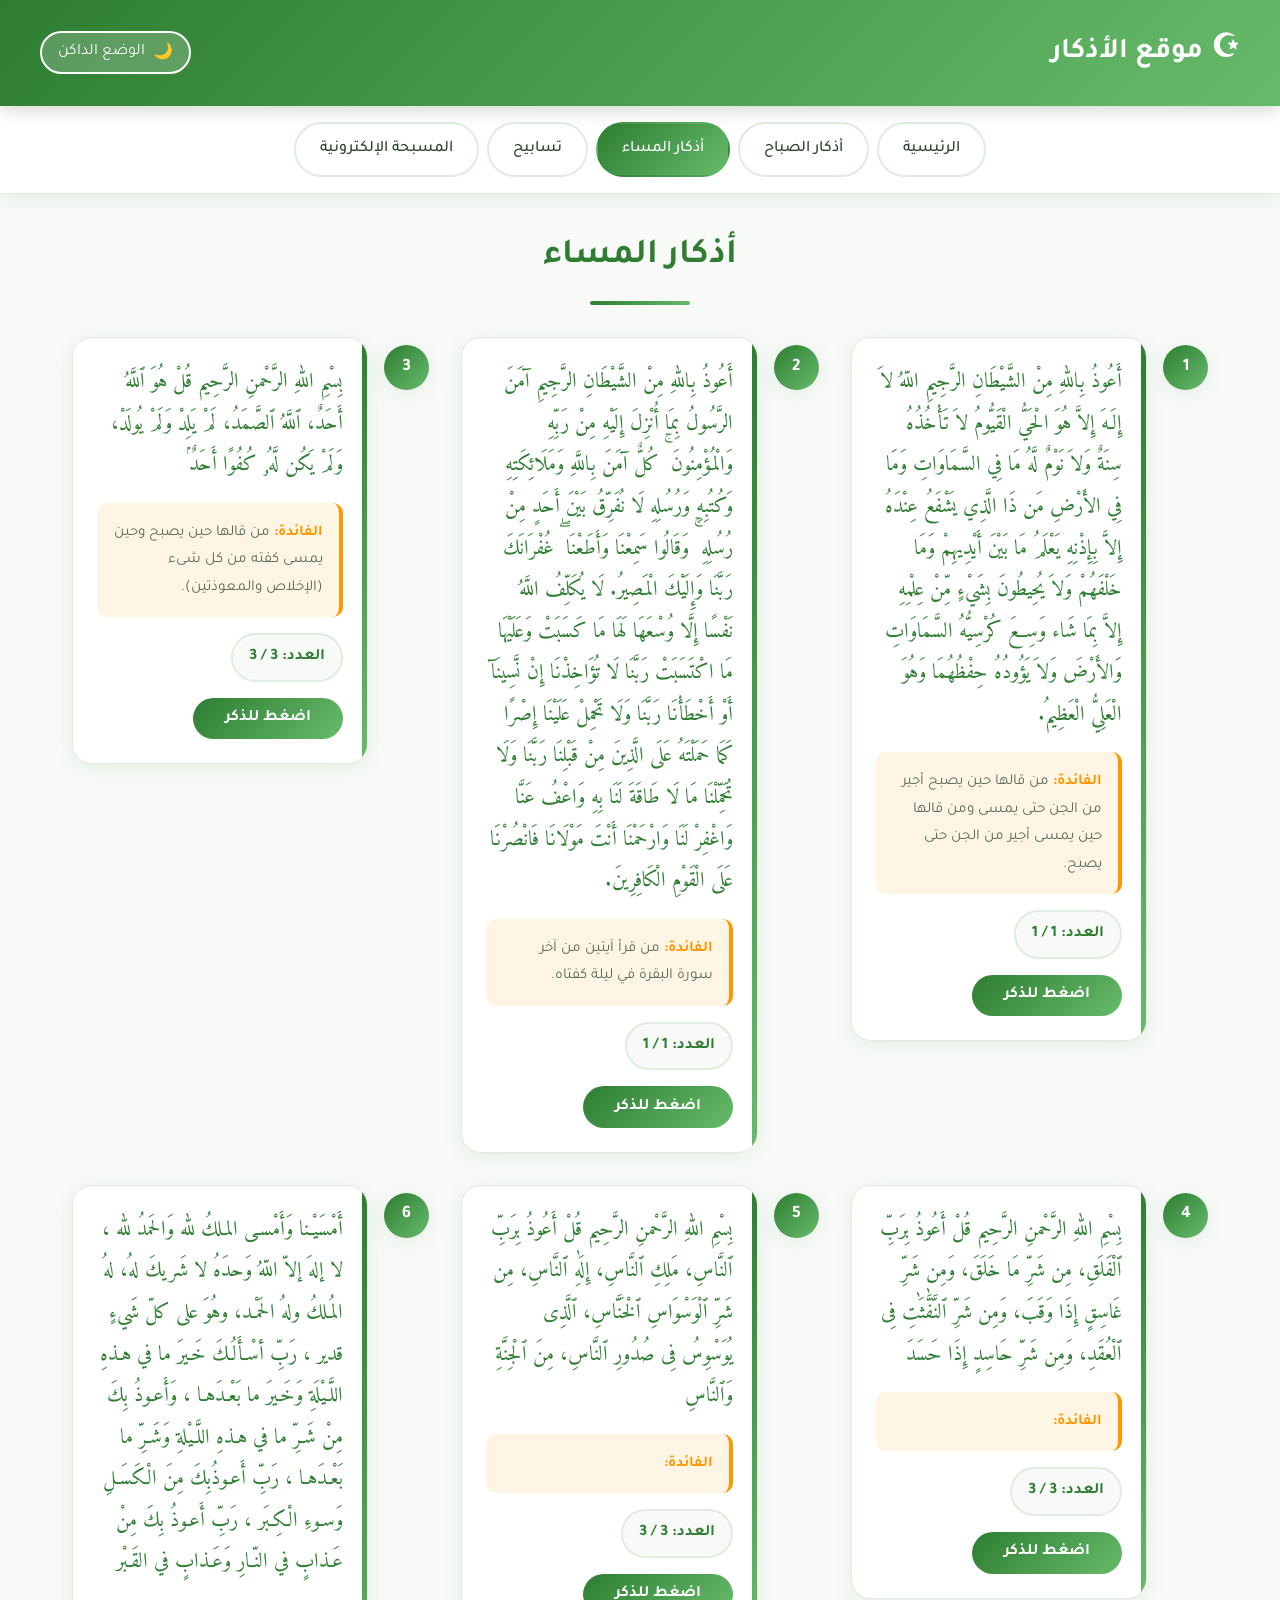
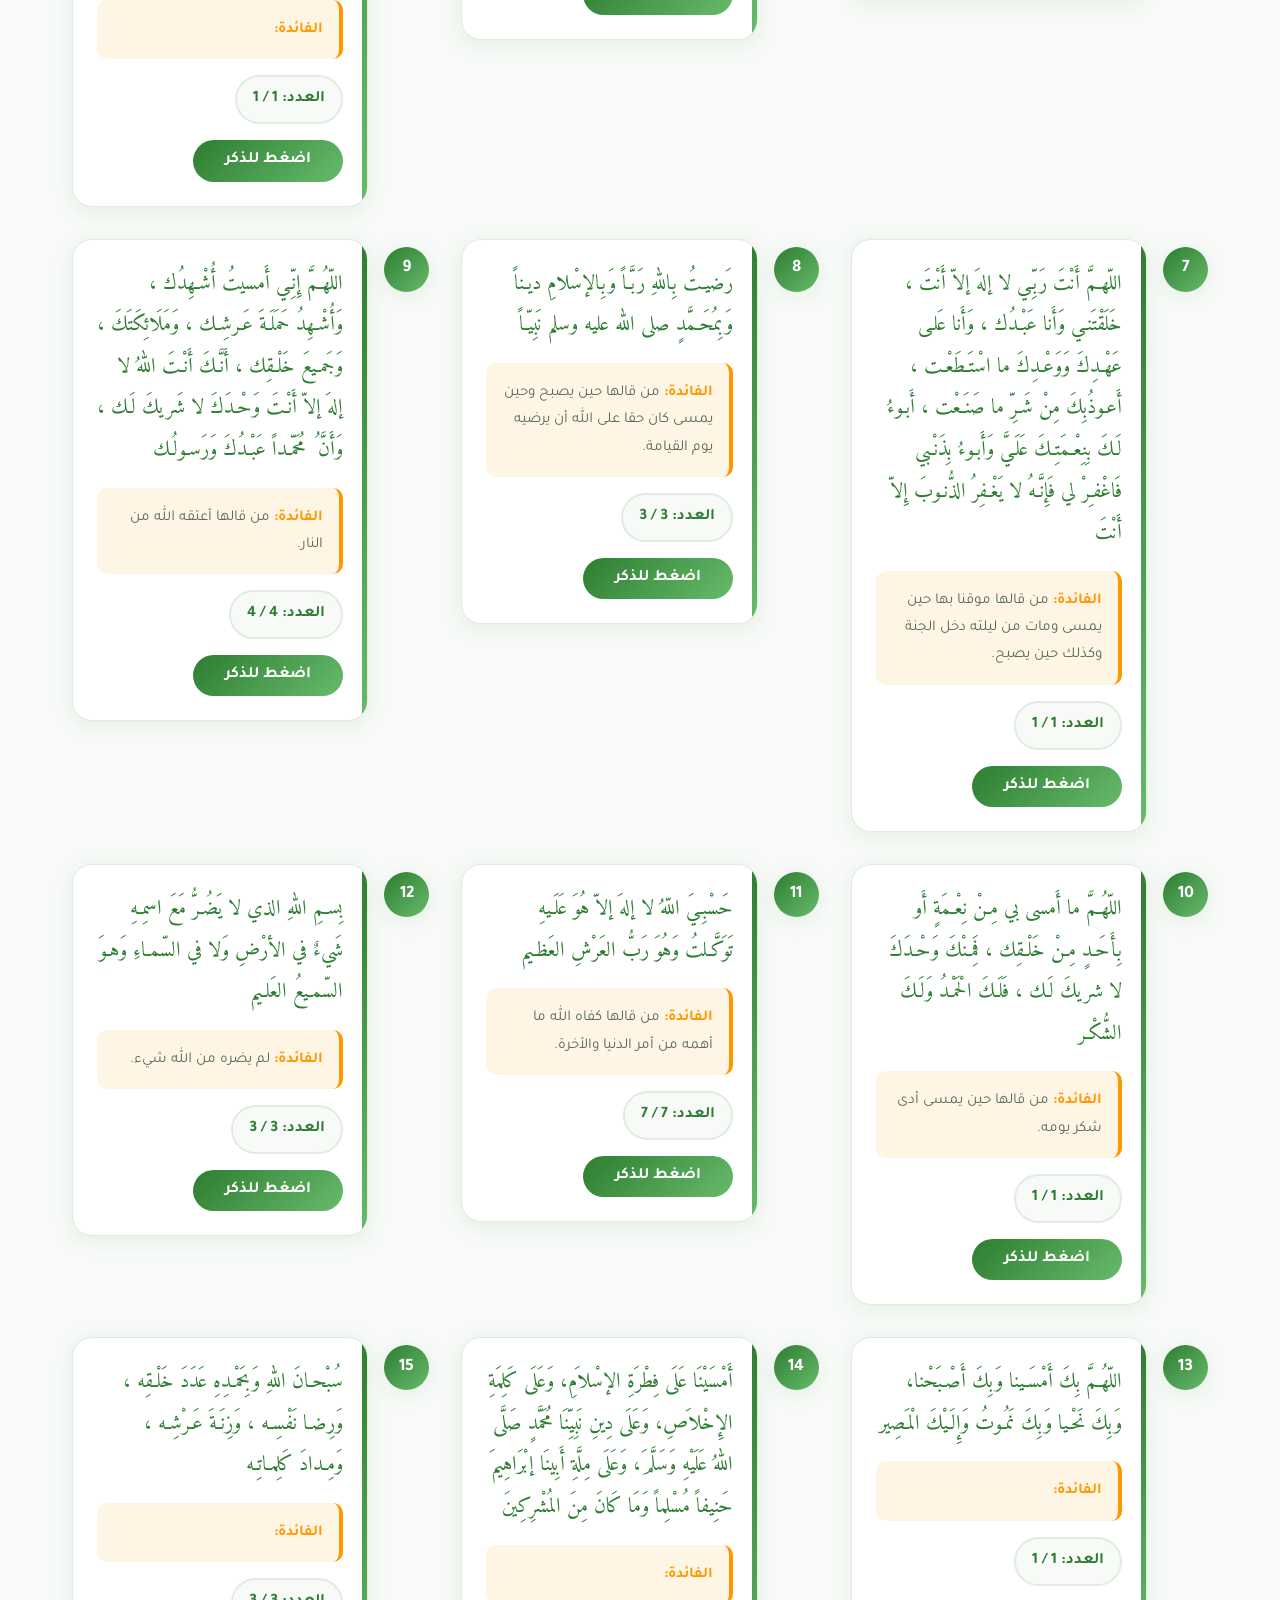
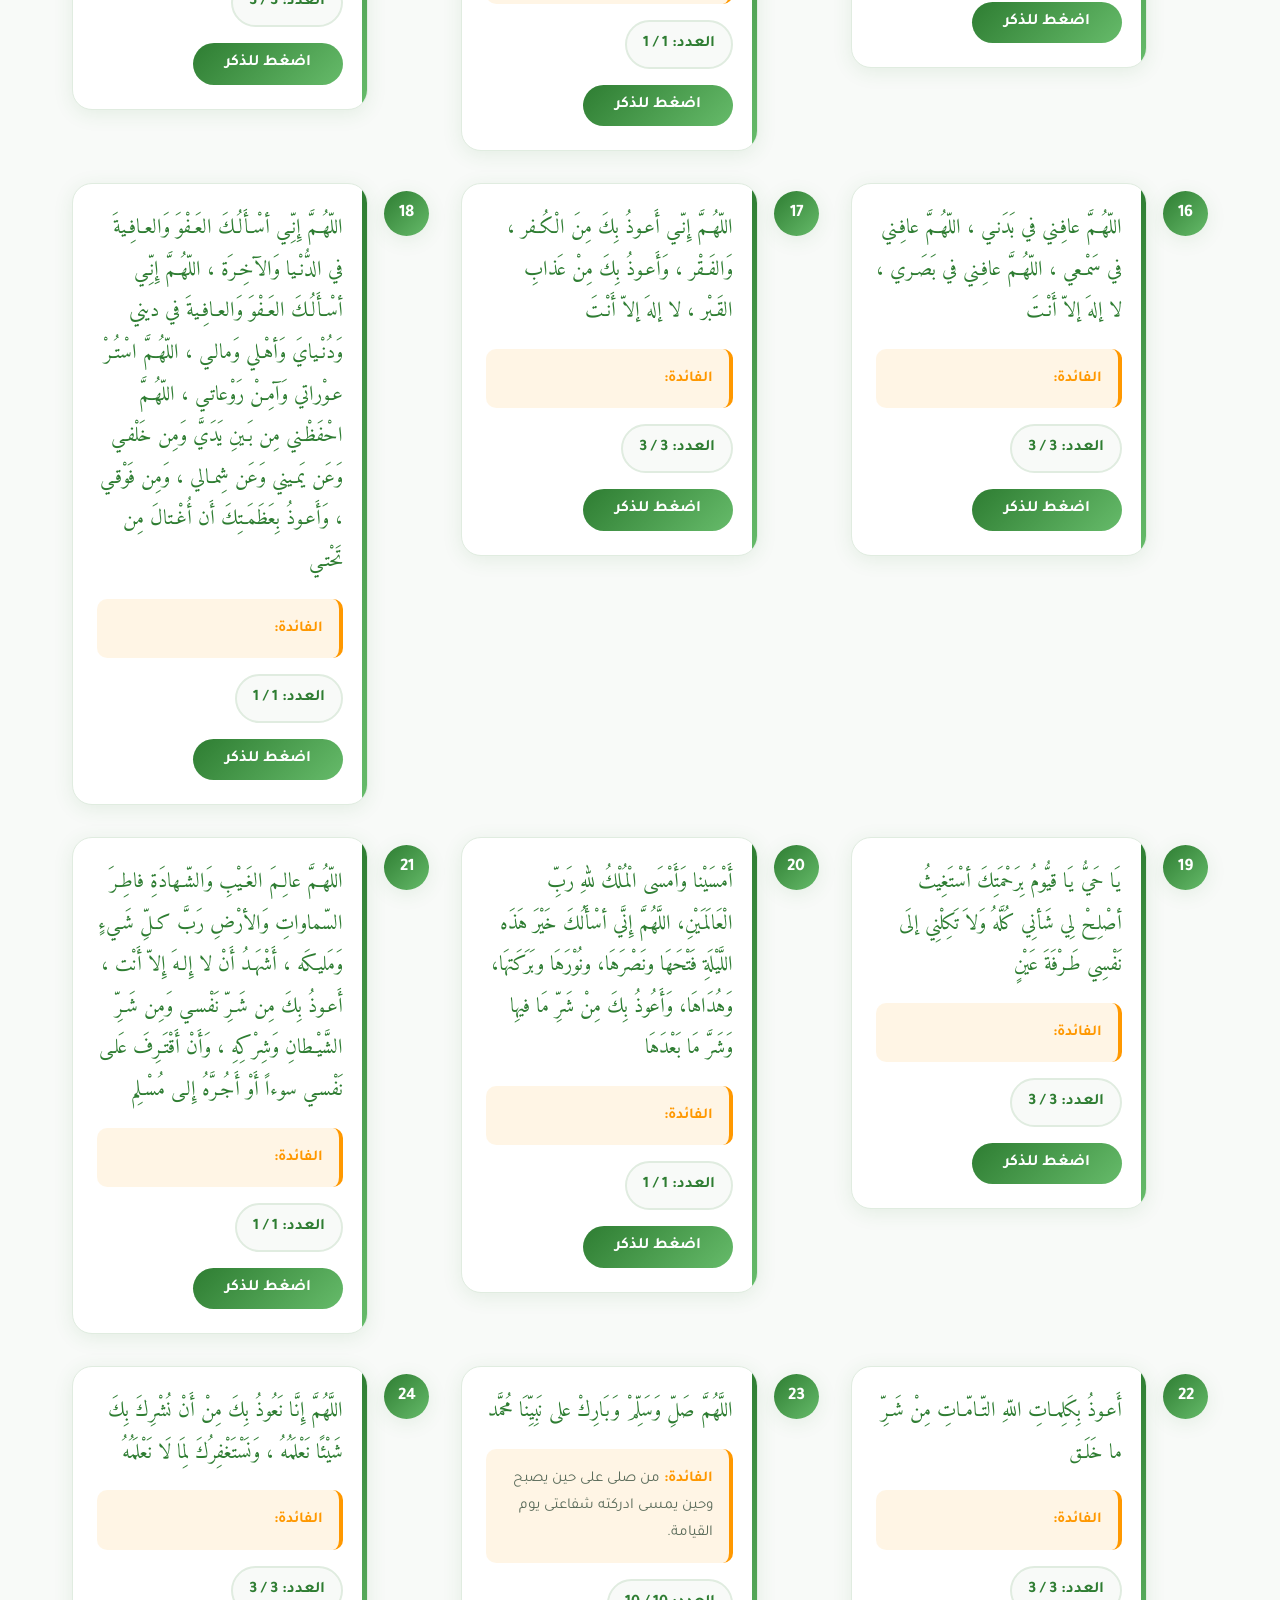
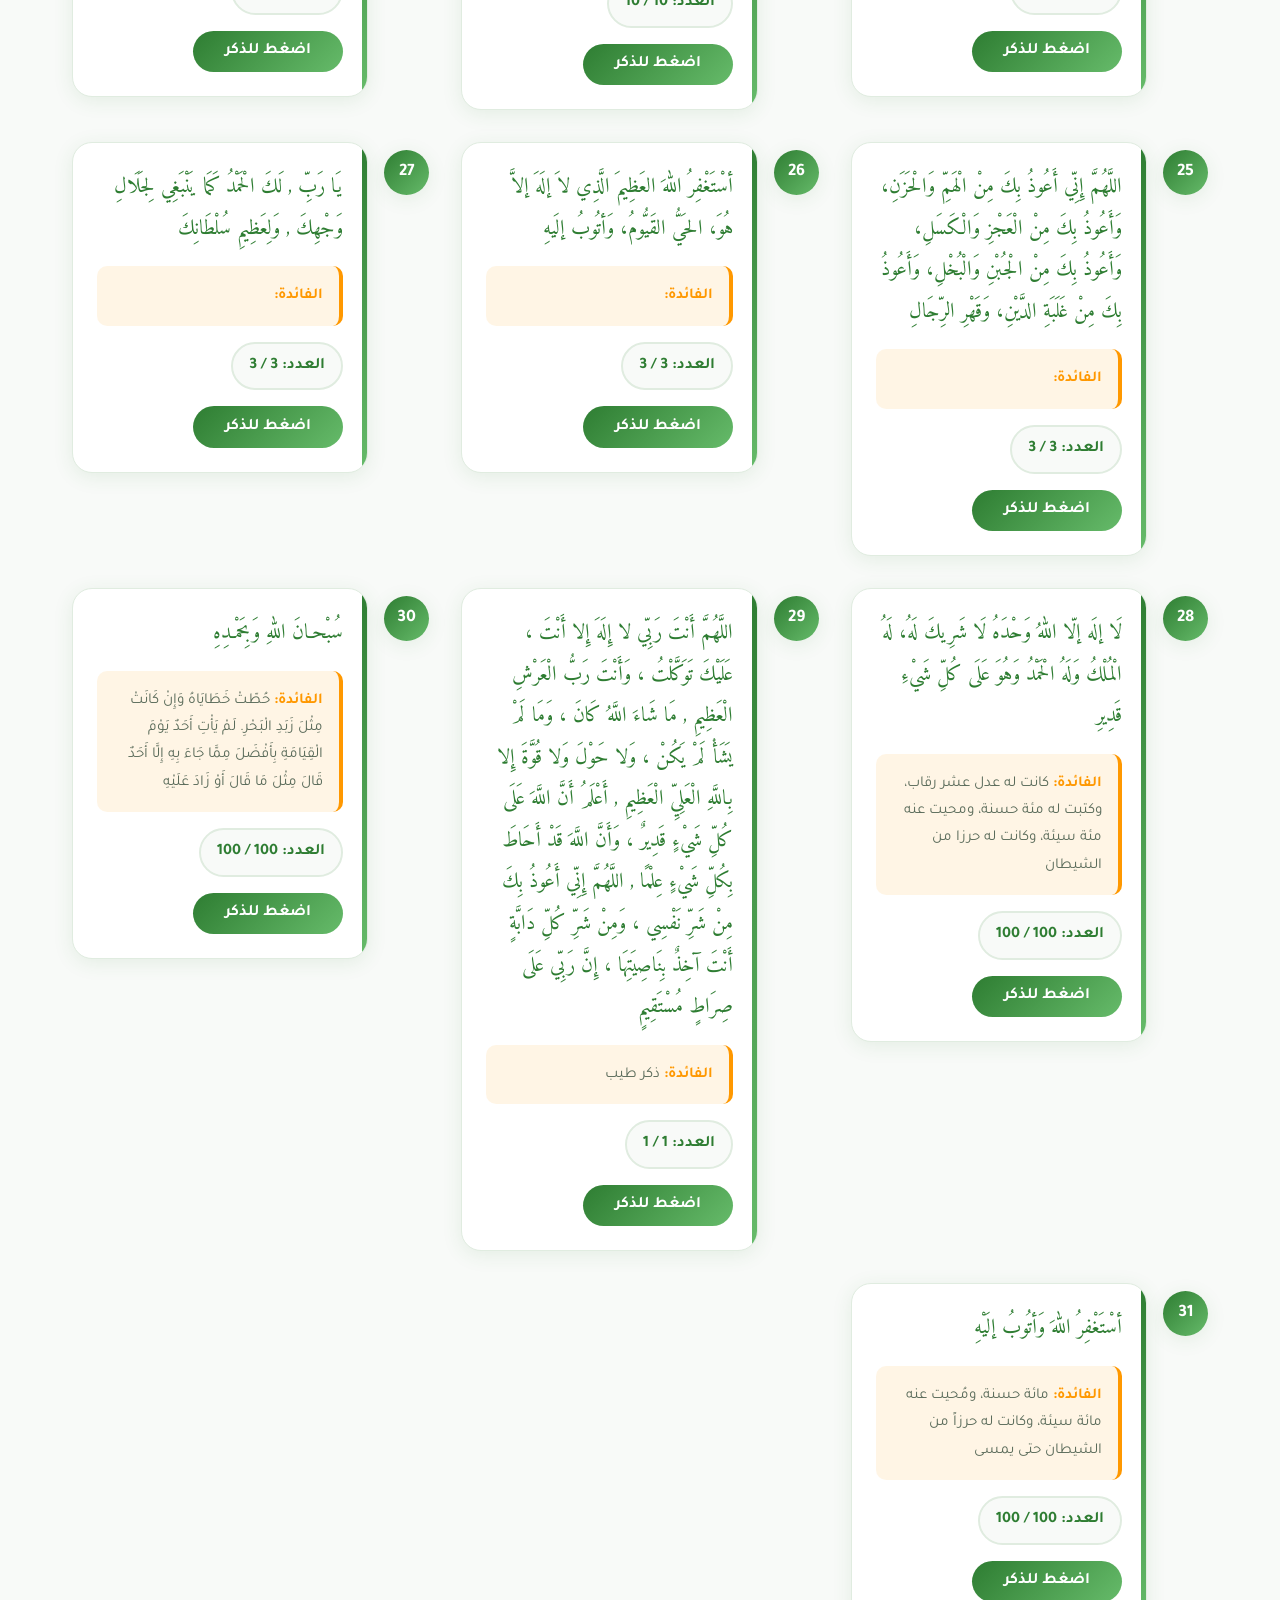
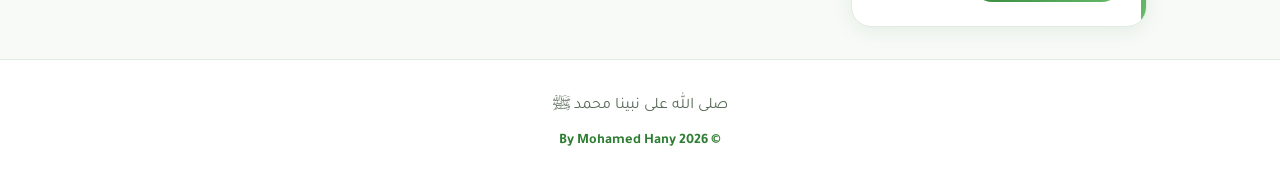
==== evening.html @ 1dcfdade "Initial commit" ====
<!DOCTYPE html>
<html lang="ar" dir="rtl">
<head>
    <meta charset="UTF-8">
    <meta name="viewport" content="width=device-width, initial-scale=1.0">
    <title>أذكار المساء - موقع الأذكار</title>
    <link href="https://fonts.googleapis.com/css2?family=Amiri:wght@400;700&family=Tajawal:wght@400;500;700&display=swap" rel="stylesheet">
    <link rel="stylesheet" href="css/style.css">
</head>
<body>
    <div class="progress-bar" id="progressBar"></div>
    
    <header>
        <div class="header-content">
            <a href="index.html" class="logo">موقع الأذكار</a>
            <button class="theme-toggle" onclick="toggleTheme()">
                <span id="themeIcon">🌙</span>
                <span id="themeText">الوضع الداكن</span>
            </button>
        </div>
    </header>

    <nav>
        <div class="nav-content">
            <a href="index.html" class="nav-btn">الرئيسية</a>
            <a href="morning.html" class="nav-btn">أذكار الصباح</a>
            <a href="evening.html" class="nav-btn active">أذكار المساء</a>
            <a href="tasbeeh.html" class="nav-btn">تسابيح</a>
            <a href="rosary.html" class="nav-btn">المسبحة الإلكترونية</a>
        </div>
    </nav>

    <main>
        <h2 class="section-title">أذكار المساء</h2>
        <div class="cards-grid" id="eveningCards"></div>
    </main>

    <footer>
        <div class="footer-content">
            <p class="footer-text">صلى الله على نبينا محمد ﷺ</p>
            <p class="copyright">© 2026 By Mohamed Hany</p>
        </div>
    </footer>

    <button class="scroll-top" id="scrollTop" onclick="scrollToTop()">↑</button>

    <script src="js/main.js"></script>
    <script>
        // Evening Azkar Data
        const eveningAzkar = [
            {
                text: "أَعُوذُ بِاللهِ مِنْ الشَّيْطَانِ الرَّجِيمِ اللّهُ لاَ إِلَـهَ إِلاَّ هُوَ الْحَيُّ الْقَيُّومُ لاَ تَأْخُذُهُ سِنَةٌ وَلاَ نَوْمٌ لَّهُ مَا فِي السَّمَاوَاتِ وَمَا فِي الأَرْضِ مَن ذَا الَّذِي يَشْفَعُ عِنْدَهُ إِلاَّ بِإِذْنِهِ يَعْلَمُ مَا بَيْنَ أَيْدِيهِمْ وَمَا خَلْفَهُمْ وَلاَ يُحِيطُونَ بِشَيْءٍ مِّنْ عِلْمِهِ إِلاَّ بِمَا شَاء وَسِعَ كُرْسِيُّهُ السَّمَاوَاتِ وَالأَرْضَ وَلاَ يَؤُودُهُ حِفْظُهُمَا وَهُوَ الْعَلِيُّ الْعَظِيمُ.",
                count: 1,
                fadl: "من قالها حين يصبح أجير من الجن حتى يمسى ومن قالها حين يمسى أجير من الجن حتى يصبح."
            },
            {
                text: "أَعُوذُ بِاللهِ مِنْ الشَّيْطَانِ الرَّجِيمِ آمَنَ الرَّسُولُ بِمَا أُنْزِلَ إِلَيْهِ مِنْ رَبِّهِ وَالْمُؤْمِنُونَ ۚ كُلٌّ آمَنَ بِاللَّهِ وَمَلَائِكَتِهِ وَكُتُبِهِ وَرُسُلِهِ لَا نُفَرِّقُ بَيْنَ أَحَدٍ مِنْ رُسُلِهِ ۚ وَقَالُوا سَمِعْنَا وَأَطَعْنَا ۖ غُفْرَانَكَ رَبَّنَا وَإِلَيْكَ الْمَصِيرُ. لَا يُكَلِّفُ اللَّهُ نَفْسًا إِلَّا وُسْعَهَا لَهَا مَا كَسَبَتْ وَعَلَيْهَا مَا اكْتَسَبَتْ رَبَّنَا لَا تُؤَاخِذْنَا إِنْ نَّسِينَآ أَوْ أَخْطَأْنَا رَبَّنَا وَلَا تَحْمِلْ عَلَيْنَا إِصْرًا كَمَا حَمَلْتَهُ عَلَى الَّذِينَ مِنْ قَبْلِنَا رَبَّنَا وَلَا تُحَمِّلْنَا مَا لَا طَاقَةَ لَنَا بِهِ وَاعْفُ عَنَّا وَاغْفِرْ لَنَا وَارْحَمْنَا أَنْتَ مَوْلَانَا فَانْصُرْنَا عَلَى الْقَوْمِ الْكَافِرِينَ.",
                count: 1,
                fadl: "من قرأ آيتين من آخر سورة البقرة في ليلة كفتاه."
            },
            {
                text: "بِسْمِ اللهِ الرَّحْمنِ الرَّحِيم قُلْ هُوَ ٱللَّهُ أَحَدٌ، ٱللَّهُ ٱلصَّمَدُ، لَمْ يَلِدْ وَلَمْ يُولَدْ، وَلَمْ يَكُن لَّهُۥ كُفُوًا أَحَدٌۢ",
                count: 3,
                fadl: "من قالها حين يصبح وحين يمسى كفته من كل شىء (الإخلاص والمعوذتين)."
            },
            {
                text: "بِسْمِ اللهِ الرَّحْمنِ الرَّحِيم قُلْ أَعُوذُ بِرَبِّ ٱلْفَلَقِ، مِن شَرِّ مَا خَلَقَ، وَمِن شَرِّ غَاسِقٍ إِذَا وَقَبَ، وَمِن شَرِّ ٱلنَّفَّٰثَٰتِ فِى ٱلْعُقَدِ، وَمِن شَرِّ حَاسِدٍ إِذَا حَسَدَ",
                count: 3,
                fadl: ""
            },
            {
                text: "بِسْمِ اللهِ الرَّحْمنِ الرَّحِيم قُلْ أَعُوذُ بِرَبِّ ٱلنَّاسِ، مَلِكِ ٱلنَّاسِ، إِلَٰهِ ٱلنَّاسِ، مِن شَرِّ ٱلْوَسْوَاسِ ٱلْخَنَّاسِ، ٱلَّذِى يُوَسْوِسُ فِى صُدُورِ ٱلنَّاسِ، مِنَ ٱلْجِنَّةِ وَٱلنَّاسِ",
                count: 3,
                fadl: ""
            },
            {
                text: "أَمْسَيْـنا وَأَمْسـى المـلكُ لله وَالحَمدُ لله ، لا إلهَ إلاّ اللّهُ وَحدَهُ لا شَريكَ لهُ، لهُ المُـلكُ ولهُ الحَمْـد، وهُوَ على كلّ شَيءٍ قدير ، رَبِّ أسْـأَلُـكَ خَـيرَ ما في هـذهِ اللَّـيْلَةِ وَخَـيرَ ما بَعْـدَهـا ، وَأَعـوذُ بِكَ مِنْ شَـرِّ ما في هـذهِ اللَّـيْلةِ وَشَـرِّ ما بَعْـدَهـا ، رَبِّ أَعـوذُبِكَ مِنَ الْكَسَـلِ وَسـوءِ الْكِـبَر ، رَبِّ أَعـوذُ بِكَ مِنْ عَـذابٍ في النّـارِ وَعَـذابٍ في القَـبْر",
                count: 1,
                fadl: ""
            },
            {
                text: "اللّهـمَّ أَنْتَ رَبِّـي لا إلهَ إلاّ أَنْتَ ، خَلَقْتَنـي وَأَنا عَبْـدُك ، وَأَنا عَلـى عَهْـدِكَ وَوَعْـدِكَ ما اسْتَـطَعْـت ، أَعـوذُبِكَ مِنْ شَـرِّ ما صَنَـعْت ، أَبـوءُ لَـكَ بِنِعْـمَتِـكَ عَلَـيَّ وَأَبـوءُ بِذَنْـبي فَاغْفـِرْ لي فَإِنَّـهُ لا يَغْـفِرُ الذُّنـوبَ إِلاّ أَنْتَ",
                count: 1,
                fadl: "من قالها موقنا بها حين يمسى ومات من ليلته دخل الجنة وكذلك حين يصبح."
            },
            {
                text: "رَضيـتُ بِاللهِ رَبَّـاً وَبِالإسْلامِ ديـناً وَبِمُحَـمَّدٍ صلى الله عليه وسلم نَبِيّـاً",
                count: 3,
                fadl: "من قالها حين يصبح وحين يمسى كان حقا على الله أن يرضيه يوم القيامة."
            },
            {
                text: "اللّهُـمَّ إِنِّـي أَمسيتُ أُشْـهِدُك ، وَأُشْـهِدُ حَمَلَـةَ عَـرشِـك ، وَمَلَائِكَتَكَ ، وَجَمـيعَ خَلْـقِك ، أَنَّـكَ أَنْـتَ اللهُ لا إلهَ إلاّ أَنْـتَ وَحْـدَكَ لا شَريكَ لَـك ، وَأَنَّ ُ مُحَمّـداً عَبْـدُكَ وَرَسـولُـك",
                count: 4,
                fadl: "من قالها أعتقه الله من النار."
            },
            {
                text: "اللّهُـمَّ ما أَمسى بي مِـنْ نِعْـمَةٍ أَو بِأَحَـدٍ مِـنْ خَلْـقِك ، فَمِـنْكَ وَحْـدَكَ لا شريكَ لَـك ، فَلَـكَ الْحَمْـدُ وَلَـكَ الشُّكْـر",
                count: 1,
                fadl: "من قالها حين يمسى أدى شكر يومه."
            },
            {
                text: "حَسْبِـيَ اللّهُ لا إلهَ إلاّ هُوَ عَلَـيهِ تَوَكَّـلتُ وَهُوَ رَبُّ العَرْشِ العَظـيم",
                count: 7,
                fadl: "من قالها كفاه الله ما أهمه من أمر الدنيا والأخرة."
            },
            {
                text: "بِسـمِ اللهِ الذي لا يَضُـرُّ مَعَ اسمِـهِ شَيءٌ في الأرْضِ وَلا في السّمـاءِ وَهـوَ السّمـيعُ العَلـيم",
                count: 3,
                fadl: "لم يضره من الله شيء."
            },
            {
                text: "اللّهُـمَّ بِكَ أَمْسَـينا وَبِكَ أَصْـبَحْنا، وَبِكَ نَحْـيا وَبِكَ نَمُـوتُ وَإِلَـيْكَ الْمَصِير",
                count: 1,
                fadl: ""
            },
            {
                text: "أَمْسَيْنَا عَلَى فِطْرَةِ الإسْلاَمِ، وَعَلَى كَلِمَةِ الإِخْلاَصِ، وَعَلَى دِينِ نَبِيِّنَا مُحَمَّدٍ صَلَّى اللهُ عَلَيْهِ وَسَلَّمَ، وَعَلَى مِلَّةِ أَبِينَا إبْرَاهِيمَ حَنِيفاً مُسْلِماً وَمَا كَانَ مِنَ المُشْرِكِينَ",
                count: 1,
                fadl: ""
            },
            {
                text: "سُبْحـانَ اللهِ وَبِحَمْـدِهِ عَدَدَ خَلْـقِه ، وَرِضـا نَفْسِـه ، وَزِنَـةَ عَـرْشِـه ، وَمِـدادَ كَلِمـاتِـه",
                count: 3,
                fadl: ""
            },
            {
                text: "اللّهُـمَّ عافِـني في بَدَنـي ، اللّهُـمَّ عافِـني في سَمْـعي ، اللّهُـمَّ عافِـني في بَصَـري ، لا إلهَ إلاّ أَنْـتَ",
                count: 3,
                fadl: ""
            },
            {
                text: "اللّهُـمَّ إِنّـي أَعـوذُ بِكَ مِنَ الْكُـفر ، وَالفَـقْر ، وَأَعـوذُ بِكَ مِنْ عَذابِ القَـبْر ، لا إلهَ إلاّ أَنْـتَ",
                count: 3,
                fadl: ""
            },
            {
                text: "اللّهُـمَّ إِنِّـي أسْـأَلُـكَ العَـفْوَ وَالعـافِـيةَ في الدُّنْـيا وَالآخِـرَة ، اللّهُـمَّ إِنِّـي أسْـأَلُـكَ العَـفْوَ وَالعـافِـيةَ في ديني وَدُنْـيايَ وَأهْـلي وَمالـي ، اللّهُـمَّ اسْتُـرْ عـوْراتي وَآمِـنْ رَوْعاتـي ، اللّهُـمَّ احْفَظْـني مِن بَـينِ يَدَيَّ وَمِن خَلْفـي وَعَن يَمـيني وَعَن شِمـالي ، وَمِن فَوْقـي ، وَأَعـوذُ بِعَظَمَـتِكَ أَن أُغْـتالَ مِن تَحْتـي",
                count: 1,
                fadl: ""
            },
            {
                text: "يَا حَيُّ يَا قيُّومُ بِرَحْمَتِكَ أسْتَغِيثُ أصْلِحْ لِي شَأنِي كُلَّهُ وَلاَ تَكِلْنِي إلَى نَفْسِي طَـرْفَةَ عَيْنٍ",
                count: 3,
                fadl: ""
            },
            {
                text: "أَمْسَيْنا وَأَمْسَى الْمُلْكُ للهِ رَبِّ الْعَالَمَيْنِ، اللَّهُمَّ إِنَّي أسْأَلُكَ خَيْرَ هَذَه اللَّيْلَةِ فَتْحَهَا ونَصْرَهَا، ونُوْرَهَا وبَرَكَتهَا، وَهُدَاهَا، وَأَعُوذُ بِكَ مِنْ شَرِّ مَا فيهِا وَشَرَّ مَا بَعْدَهَا",
                count: 1,
                fadl: ""
            },
            {
                text: "اللّهُـمَّ عالِـمَ الغَـيْبِ وَالشّـهادَةِ فاطِـرَ السّماواتِ وَالأرْضِ رَبَّ كـلِّ شَـيءٍ وَمَليـكَه ، أَشْهَـدُ أَنْ لا إِلـهَ إِلاّ أَنْت ، أَعـوذُ بِكَ مِن شَـرِّ نَفْسـي وَمِن شَـرِّ الشَّيْـطانِ وَشِرْكِهِ ، وَأَنْ أَقْتَـرِفَ عَلـى نَفْسـي سوءاً أَوْ أَجُـرَّهُ إِلـى مُسْـلِم",
                count: 1,
                fadl: ""
            },
            {
                text: "أَعـوذُ بِكَلِمـاتِ اللّهِ التّـامّـاتِ مِنْ شَـرِّ ما خَلَـق",
                count: 3,
                fadl: ""
            },
            {
                text: "اللَّهُمَّ صَلِّ وَسَلِّمْ وَبَارِكْ على نَبِيِّنَا مُحمَّد",
                count: 10,
                fadl: "من صلى على حين يصبح وحين يمسى ادركته شفاعتى يوم القيامة."
            },
            {
                text: "اللَّهُمَّ إِنَّا نَعُوذُ بِكَ مِنْ أَنْ نُشْرِكَ بِكَ شَيْئًا نَعْلَمُهُ ، وَنَسْتَغْفِرُكَ لِمَا لَا نَعْلَمُهُ",
                count: 3,
                fadl: ""
            },
            {
                text: "اللَّهُمَّ إِنِّي أَعُوذُ بِكَ مِنْ الْهَمِّ وَالْحَزَنِ، وَأَعُوذُ بِكَ مِنْ الْعَجْزِ وَالْكَسَلِ، وَأَعُوذُ بِكَ مِنْ الْجُبْنِ وَالْبُخْلِ، وَأَعُوذُ بِكَ مِنْ غَلَبَةِ الدَّيْنِ، وَقَهْرِ الرِّجَالِ",
                count: 3,
                fadl: ""
            },
            {
                text: "أسْتَغْفِرُ اللهَ العَظِيمَ الَّذِي لاَ إلَهَ إلاَّ هُوَ، الحَيُّ القَيُّومُ، وَأتُوبُ إلَيهِ",
                count: 3,
                fadl: ""
            },
            {
                text: "يَا رَبِّ , لَكَ الْحَمْدُ كَمَا يَنْبَغِي لِجَلَالِ وَجْهِكَ , وَلِعَظِيمِ سُلْطَانِكَ",
                count: 3,
                fadl: ""
            },
            {
                text: "لَا إلَه إلّا اللهُ وَحْدَهُ لَا شَرِيكَ لَهُ، لَهُ الْمُلْكُ وَلَهُ الْحَمْدُ وَهُوَ عَلَى كُلِّ شَيْءِ قَدِيرِ",
                count: 100,
                fadl: "كانت له عدل عشر رقاب، وكتبت له مئة حسنة، ومحيت عنه مئة سيئة، وكانت له حرزا من الشيطان"
            },
            {
                text: "اللَّهُمَّ أَنْتَ رَبِّي لا إِلَهَ إِلا أَنْتَ ، عَلَيْكَ تَوَكَّلْتُ ، وَأَنْتَ رَبُّ الْعَرْشِ الْعَظِيمِ , مَا شَاءَ اللَّهُ كَانَ ، وَمَا لَمْ يَشَأْ لَمْ يَكُنْ ، وَلا حَوْلَ وَلا قُوَّةَ إِلا بِاللَّهِ الْعَلِيِّ الْعَظِيمِ , أَعْلَمُ أَنَّ اللَّهَ عَلَى كُلِّ شَيْءٍ قَدِيرٌ ، وَأَنَّ اللَّهَ قَدْ أَحَاطَ بِكُلِّ شَيْءٍ عِلْمًا , اللَّهُمَّ إِنِّي أَعُوذُ بِكَ مِنْ شَرِّ نَفْسِي ، وَمِنْ شَرِّ كُلِّ دَابَّةٍ أَنْتَ آخِذٌ بِنَاصِيَتِهَا ، إِنَّ رَبِّي عَلَى صِرَاطٍ مُسْتَقِيمٍ",
                count: 1,
                fadl: "ذكر طيب"
            },
            {
                text: "سُبْحـانَ اللهِ وَبِحَمْـدِهِ",
                count: 100,
                fadl: "حُطّتْ خَطَايَاهُ وَإِنْ كَانَتْ مِثْلَ زَبَدِ الْبَحْرِ. لَمْ يَأْتِ أَحَدٌ يَوْمَ الْقِيَامَةِ بِأَفْضَلَ مِمَّا جَاءَ بِهِ إِلَّا أَحَدٌ قَالَ مِثْلَ مَا قَالَ أَوْ زَادَ عَلَيْهِ"
            },
            {
                text: "أسْتَغْفِرُ اللهَ وَأتُوبُ إلَيْهِ",
                count: 100,
                fadl: "مائة حسنة، ومُحيت عنه مائة سيئة، وكانت له حرزاً من الشيطان حتى يمسى"
            }
        ];

        // Render cards
        function renderCards() {
            const container = document.getElementById('eveningCards');
            container.innerHTML = eveningAzkar.map((item, index) => `
                <div class="zikr-item">
                    <div class="zikr-number">${index + 1}</div>
                    <div class="zikr-card">
                        <div class="zikr-text">${item.text}</div>
                        <div class="zikr-fadl">${item.fadl}</div>
                        <div class="zikr-controls">
                            <span class="count-display" id="count-evening-${index}">العدد: ${item.count} / ${item.count}</span>
                            <button class="count-btn" id="btn-evening-${index}" onclick="decrementCount('evening', ${index}, ${item.count})">
                                اضغط للذكر
                            </button>
                        </div>
                    </div>
                </div>
            `).join('');
        }

        // Initialize
        document.addEventListener('DOMContentLoaded', renderCards);
    </script>
</body>
</html>
---- css/style.css ----
/* ============================================
   Azkar Website - Main Stylesheet
   © 2026 By Mohamed Hany
   ============================================ */

/* CSS Variables */
:root {
    --primary-color: #2E7D32;
    --secondary-color: #66BB6A;
    --accent-color: #FF9800;
    --bg-color: #f8faf8;
    --card-bg: #ffffff;
    --text-color: #2c3e2c;
    --text-secondary: #5a6b5a;
    --border-color: #e0ece0;
    --shadow: 0 4px 20px rgba(46, 125, 50, 0.1);
    --shadow-hover: 0 8px 30px rgba(46, 125, 50, 0.2);
    --gradient: linear-gradient(135deg, #2E7D32 0%, #66BB6A 100%);
}

[data-theme="dark"] {
    --primary-color: #4CAF50;
    --secondary-color: #81C784;
    --accent-color: #FFB74D;
    --bg-color: #1a1f1a;
    --card-bg: #2a302a;
    --text-color: #e8f5e9;
    --text-secondary: #a5d6a7;
    --border-color: #3a453a;
    --shadow: 0 4px 20px rgba(0, 0, 0, 0.3);
    --shadow-hover: 0 8px 30px rgba(0, 0, 0, 0.4);
    --gradient: linear-gradient(135deg, #4CAF50 0%, #81C784 100%);
}

/* Reset & Base */
* {
    margin: 0;
    padding: 0;
    box-sizing: border-box;
}

body {
    font-family: 'Tajawal', 'Amiri', sans-serif;
    background-color: var(--bg-color);
    color: var(--text-color);
    line-height: 1.8;
    transition: all 0.3s ease;
    min-height: 100vh;
    display: flex;
    flex-direction: column;
}

/* Progress Bar */
.progress-bar {
    position: fixed;
    top: 0;
    left: 0;
    height: 4px;
    background: var(--accent-color);
    z-index: 1001;
    transition: width 0.3s ease;
}

/* Header */
header {
    background: var(--gradient);
    color: white;
    padding: 1.5rem 2rem;
    position: sticky;
    top: 0;
    z-index: 1000;
    box-shadow: 0 2px 20px rgba(0,0,0,0.2);
}

.header-content {
    max-width: 1200px;
    margin: 0 auto;
    display: flex;
    justify-content: space-between;
    align-items: center;
    flex-wrap: wrap;
    gap: 1rem;
}

.logo {
    font-size: 1.8rem;
    font-weight: 700;
    display: flex;
    align-items: center;
    gap: 0.5rem;
    text-decoration: none;
    color: white;
}

.logo::before {
    content: "☪";
    font-size: 2rem;
}

.theme-toggle {
    background: rgba(255,255,255,0.2);
    border: 2px solid white;
    color: white;
    padding: 0.5rem 1rem;
    border-radius: 50px;
    cursor: pointer;
    font-family: inherit;
    font-size: 1rem;
    transition: all 0.3s ease;
    display: flex;
    align-items: center;
    gap: 0.5rem;
}

.theme-toggle:hover {
    background: white;
    color: var(--primary-color);
}

/* Navigation */
nav {
    background: var(--card-bg);
    padding: 1rem;
    position: sticky;
    top: 80px;
    z-index: 999;
    border-bottom: 1px solid var(--border-color);
    box-shadow: var(--shadow);
}

.nav-content {
    max-width: 1200px;
    margin: 0 auto;
    display: flex;
    justify-content: center;
    gap: 0.5rem;
    flex-wrap: wrap;
}

.nav-btn {
    background: transparent;
    border: 2px solid var(--border-color);
    color: var(--text-color);
    padding: 0.7rem 1.5rem;
    border-radius: 50px;
    cursor: pointer;
    font-family: inherit;
    font-size: 1rem;
    font-weight: 500;
    transition: all 0.3s ease;
    text-decoration: none;
    display: inline-block;
}

.nav-btn:hover, .nav-btn.active {
    background: var(--gradient);
    color: white;
    border-color: transparent;
}

/* Main Content */
main {
    max-width: 1200px;
    margin: 0 auto;
    padding: 2rem;
    flex: 1;
    width: 100%;
}

.section-title {
    text-align: center;
    font-size: 2.2rem;
    color: var(--primary-color);
    margin-bottom: 2rem;
    position: relative;
    padding-bottom: 1rem;
}

.section-title::after {
    content: "";
    position: absolute;
    bottom: 0;
    left: 50%;
    transform: translateX(-50%);
    width: 100px;
    height: 4px;
    background: var(--gradient);
    border-radius: 2px;
}

/* Cards Grid */
.cards-grid {
    display: grid;
    grid-template-columns: repeat(auto-fill, minmax(350px, 1fr));
    gap: 2rem;
}

/* Zikr Item Container (Number + Card) */
.zikr-item {
    display: flex;
    align-items: flex-start;
    gap: 1rem;
}

/* Zikr Number - Outside Card */
.zikr-number {
    background: var(--gradient);
    color: white;
    width: 45px;
    height: 45px;
    border-radius: 50%;
    display: flex;
    align-items: center;
    justify-content: center;
    font-weight: 700;
    font-size: 1.1rem;
    flex-shrink: 0;
    box-shadow: var(--shadow);
    margin-top: 0.5rem;
}

/* Zikr Card */
.zikr-card {
    background: var(--card-bg);
    border-radius: 20px;
    padding: 1.5rem;
    box-shadow: var(--shadow);
    border: 1px solid var(--border-color);
    transition: all 0.3s ease;
    position: relative;
    overflow: hidden;
    flex: 1;
}

.zikr-card::before {
    content: "";
    position: absolute;
    top: 0;
    right: 0;
    width: 5px;
    height: 100%;
    background: var(--gradient);
}

.zikr-card:hover {
    transform: translateY(-5px);
    box-shadow: var(--shadow-hover);
}

.zikr-text {
    font-family: 'Amiri', serif;
    font-size: 1.3rem;
    line-height: 2;
    color: var(--primary-color);
    margin-bottom: 1rem;
}

.zikr-fadl {
    background: rgba(255, 152, 0, 0.1);
    border-right: 4px solid var(--accent-color);
    padding: 1rem;
    border-radius: 10px;
    margin-bottom: 1rem;
    color: var(--text-secondary);
    font-size: 0.95rem;
}

.zikr-fadl::before {
    content: "الفائدة: ";
    color: var(--accent-color);
    font-weight: 700;
}

.zikr-controls {
    display: flex;
    justify-content: space-between;
    align-items: center;
    flex-wrap: wrap;
    gap: 1rem;
}

.count-display {
    background: var(--bg-color);
    padding: 0.5rem 1rem;
    border-radius: 50px;
    font-weight: 700;
    color: var(--primary-color);
    border: 2px solid var(--border-color);
}

.count-btn {
    background: var(--gradient);
    color: white;
    border: none;
    padding: 0.7rem 2rem;
    border-radius: 50px;
    cursor: pointer;
    font-family: inherit;
    font-size: 1rem;
    font-weight: 700;
    transition: all 0.3s ease;
    display: flex;
    align-items: center;
    gap: 0.5rem;
}

.count-btn:hover {
    transform: scale(1.05);
    box-shadow: 0 5px 20px rgba(46, 125, 50, 0.4);
}

.count-btn:disabled {
    background: #ccc;
    cursor: not-allowed;
    transform: none;
}

.count-btn.completed {
    background: linear-gradient(135deg, #4CAF50 0%, #8BC34A 100%);
}

/* Tasbeeh Grid */
.tasbeeh-grid {
    display: grid;
    grid-template-columns: repeat(auto-fill, minmax(300px, 1fr));
    gap: 2rem;
}

/* Electronic Rosary */
.rosary-container {
    text-align: center;
    padding: 2rem;
}

.dhikr-selector {
    margin-bottom: 2rem;
    display: flex;
    justify-content: center;
    gap: 0.5rem;
    flex-wrap: wrap;
}

.dhikr-option {
    background: var(--card-bg);
    border: 2px solid var(--border-color);
    color: var(--text-color);
    padding: 0.7rem 1.5rem;
    border-radius: 50px;
    cursor: pointer;
    font-family: inherit;
    font-size: 1rem;
    transition: all 0.3s ease;
}

.dhikr-option:hover, .dhikr-option.active {
    background: var(--gradient);
    color: white;
    border-color: transparent;
}

.rosary-display {
    background: var(--gradient);
    color: white;
    width: 250px;
    height: 250px;
    border-radius: 50%;
    margin: 0 auto 2rem;
    display: flex;
    flex-direction: column;
    align-items: center;
    justify-content: center;
    box-shadow: 0 10px 40px rgba(46, 125, 50, 0.3);
    position: relative;
}

.rosary-display::before {
    content: "";
    position: absolute;
    inset: 10px;
    border: 3px solid rgba(255,255,255,0.3);
    border-radius: 50%;
}

.rosary-count {
    font-size: 5rem;
    font-weight: 700;
    line-height: 1;
}

.rosary-label {
    font-size: 1.2rem;
    margin-top: 0.5rem;
    opacity: 0.9;
}

.rosary-controls {
    display: flex;
    justify-content: center;
    gap: 1rem;
    flex-wrap: wrap;
}

.rosary-btn {
    padding: 1rem 2.5rem;
    border-radius: 50px;
    border: none;
    font-family: inherit;
    font-size: 1.1rem;
    font-weight: 700;
    cursor: pointer;
    transition: all 0.3s ease;
}

.rosary-btn.count {
    background: var(--gradient);
    color: white;
    font-size: 1.3rem;
}

.rosary-btn.count:hover {
    transform: scale(1.05);
    box-shadow: 0 5px 25px rgba(46, 125, 50, 0.4);
}

.rosary-btn.reset {
    background: var(--card-bg);
    color: var(--text-color);
    border: 2px solid var(--border-color);
}

.rosary-btn.reset:hover {
    background: #f44336;
    color: white;
    border-color: #f44336;
}

/* Home Page */
.home-content {
    text-align: center;
    padding: 3rem 1rem;
}

.welcome-title {
    font-size: 2.5rem;
    color: var(--primary-color);
    margin-bottom: 1rem;
}

.welcome-text {
    font-size: 1.2rem;
    color: var(--text-secondary);
    margin-bottom: 3rem;
    max-width: 600px;
    margin-left: auto;
    margin-right: auto;
}

.sections-grid {
    display: grid;
    grid-template-columns: repeat(auto-fit, minmax(250px, 1fr));
    gap: 2rem;
    max-width: 900px;
    margin: 0 auto;
}

.section-card {
    background: var(--card-bg);
    border-radius: 20px;
    padding: 2rem;
    box-shadow: var(--shadow);
    border: 1px solid var(--border-color);
    transition: all 0.3s ease;
    text-decoration: none;
    color: var(--text-color);
    display: flex;
    flex-direction: column;
    align-items: center;
    gap: 1rem;
}

.section-card:hover {
    transform: translateY(-10px);
    box-shadow: var(--shadow-hover);
}

.section-icon {
    font-size: 3rem;
}

.section-card h3 {
    color: var(--primary-color);
    font-size: 1.5rem;
}

.section-card p {
    color: var(--text-secondary);
    font-size: 1rem;
}

/* Footer */
footer {
    background: var(--card-bg);
    padding: 2rem;
    text-align: center;
    border-top: 1px solid var(--border-color);
    margin-top: auto;
}

.footer-content {
    max-width: 1200px;
    margin: 0 auto;
}

.footer-text {
    color: var(--text-secondary);
    font-size: 1rem;
    margin-bottom: 0.5rem;
}

.copyright {
    color: var(--primary-color);
    font-weight: 700;
    font-size: 0.9rem;
}

/* Scroll to Top Button */
.scroll-top {
    position: fixed;
    bottom: 2rem;
    left: 2rem;
    background: var(--gradient);
    color: white;
    width: 50px;
    height: 50px;
    border-radius: 50%;
    border: none;
    cursor: pointer;
    font-size: 1.5rem;
    display: none;
    align-items: center;
    justify-content: center;
    box-shadow: var(--shadow);
    transition: all 0.3s ease;
    z-index: 998;
}

.scroll-top:hover {
    transform: scale(1.1);
}

.scroll-top.show {
    display: flex;
}

/* Responsive Design */
@media (max-width: 768px) {
    .header-content {
        flex-direction: column;
        text-align: center;
    }

    .logo {
        font-size: 1.5rem;
    }

    nav {
        top: auto;
        position: relative;
    }

    .nav-content {
        flex-direction: column;
        align-items: center;
    }

    .nav-btn {
        width: 100%;
        max-width: 300px;
    }

    main {
        padding: 1rem;
    }

    .section-title {
        font-size: 1.7rem;
    }

    .cards-grid, .tasbeeh-grid {
        grid-template-columns: 1fr;
    }

    .zikr-item {
        flex-direction: column;
        align-items: center;
        gap: 0.5rem;
    }

    .zikr-number {
        margin-top: 0;
    }

    .zikr-text {
        font-size: 1.1rem;
    }

    .rosary-display {
        width: 200px;
        height: 200px;
    }

    .rosary-count {
        font-size: 4rem;
    }

    .welcome-title {
        font-size: 2rem;
    }

    .sections-grid {
        grid-template-columns: 1fr;
    }
}

/* Animation */
@keyframes fadeIn {
    from { opacity: 0; transform: translateY(20px); }
    to { opacity: 1; transform: translateY(0); }
}

main {
    animation: fadeIn 0.5s ease;
}
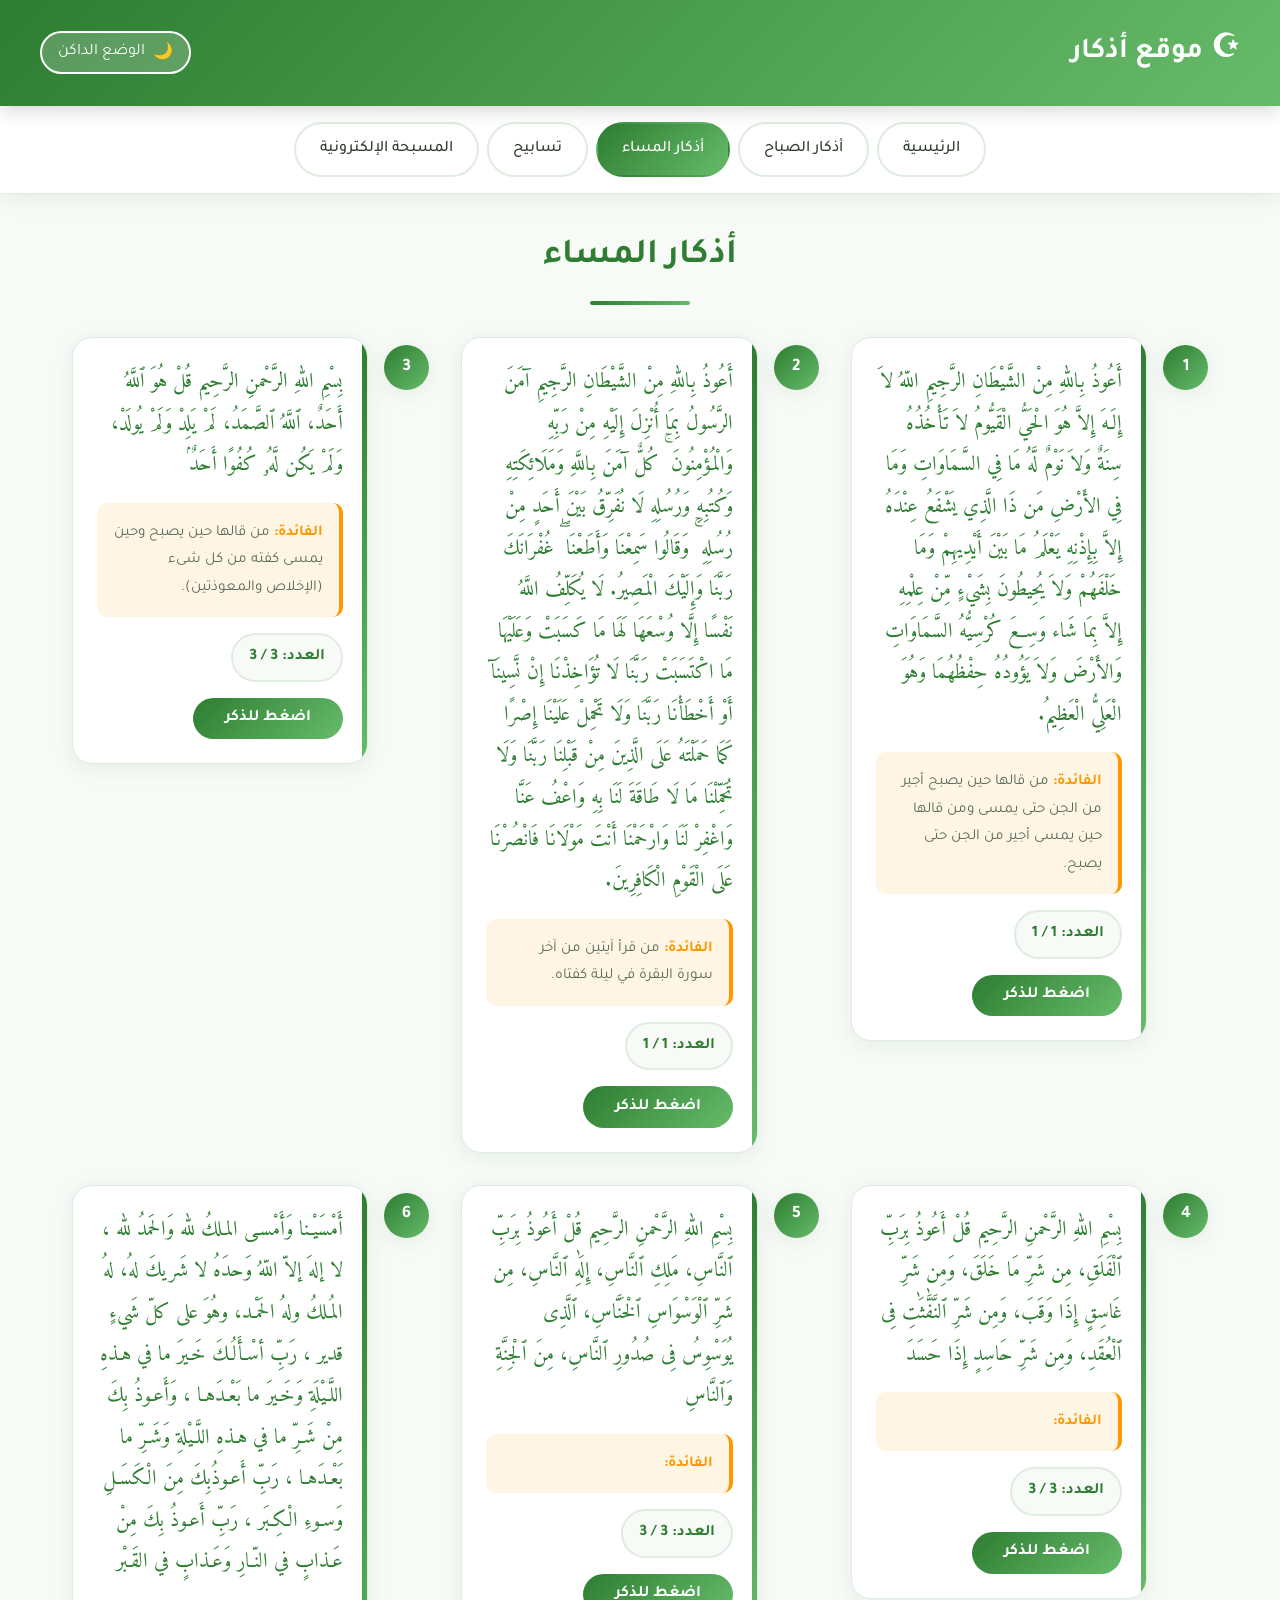
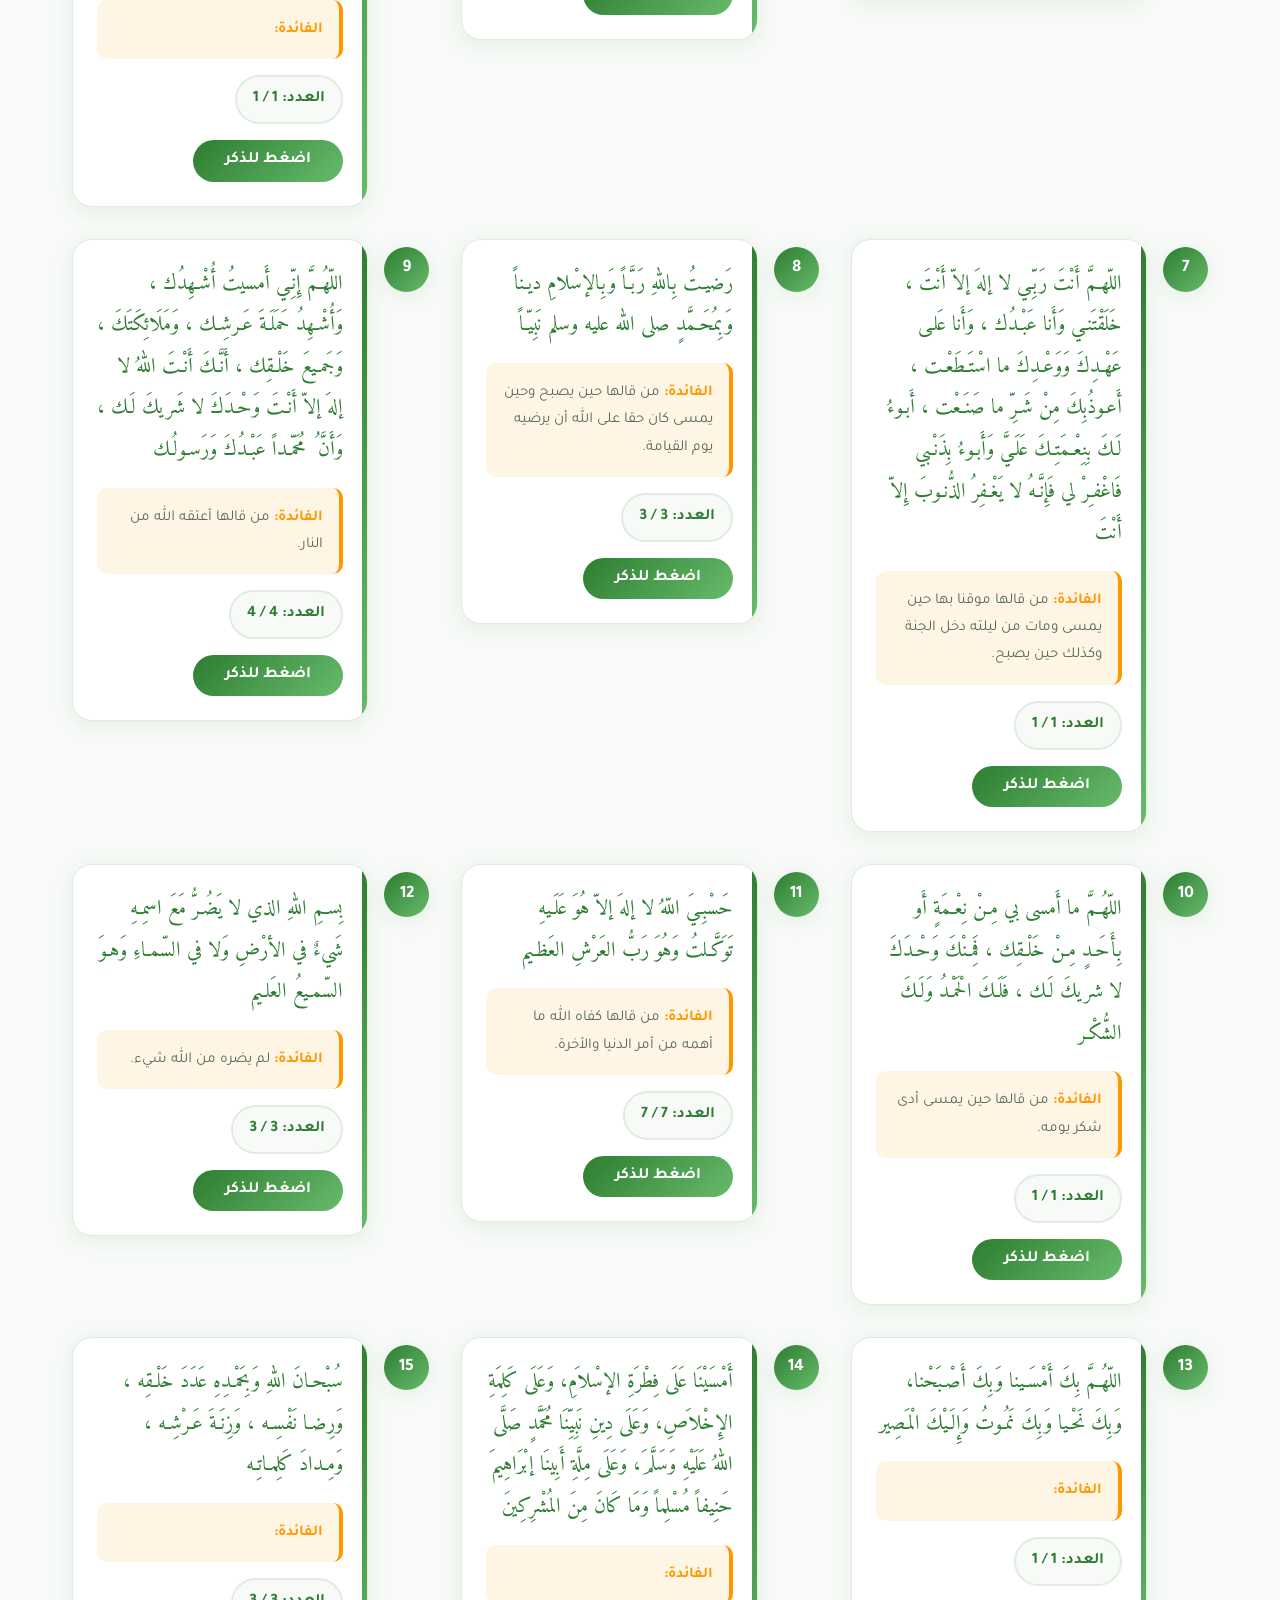
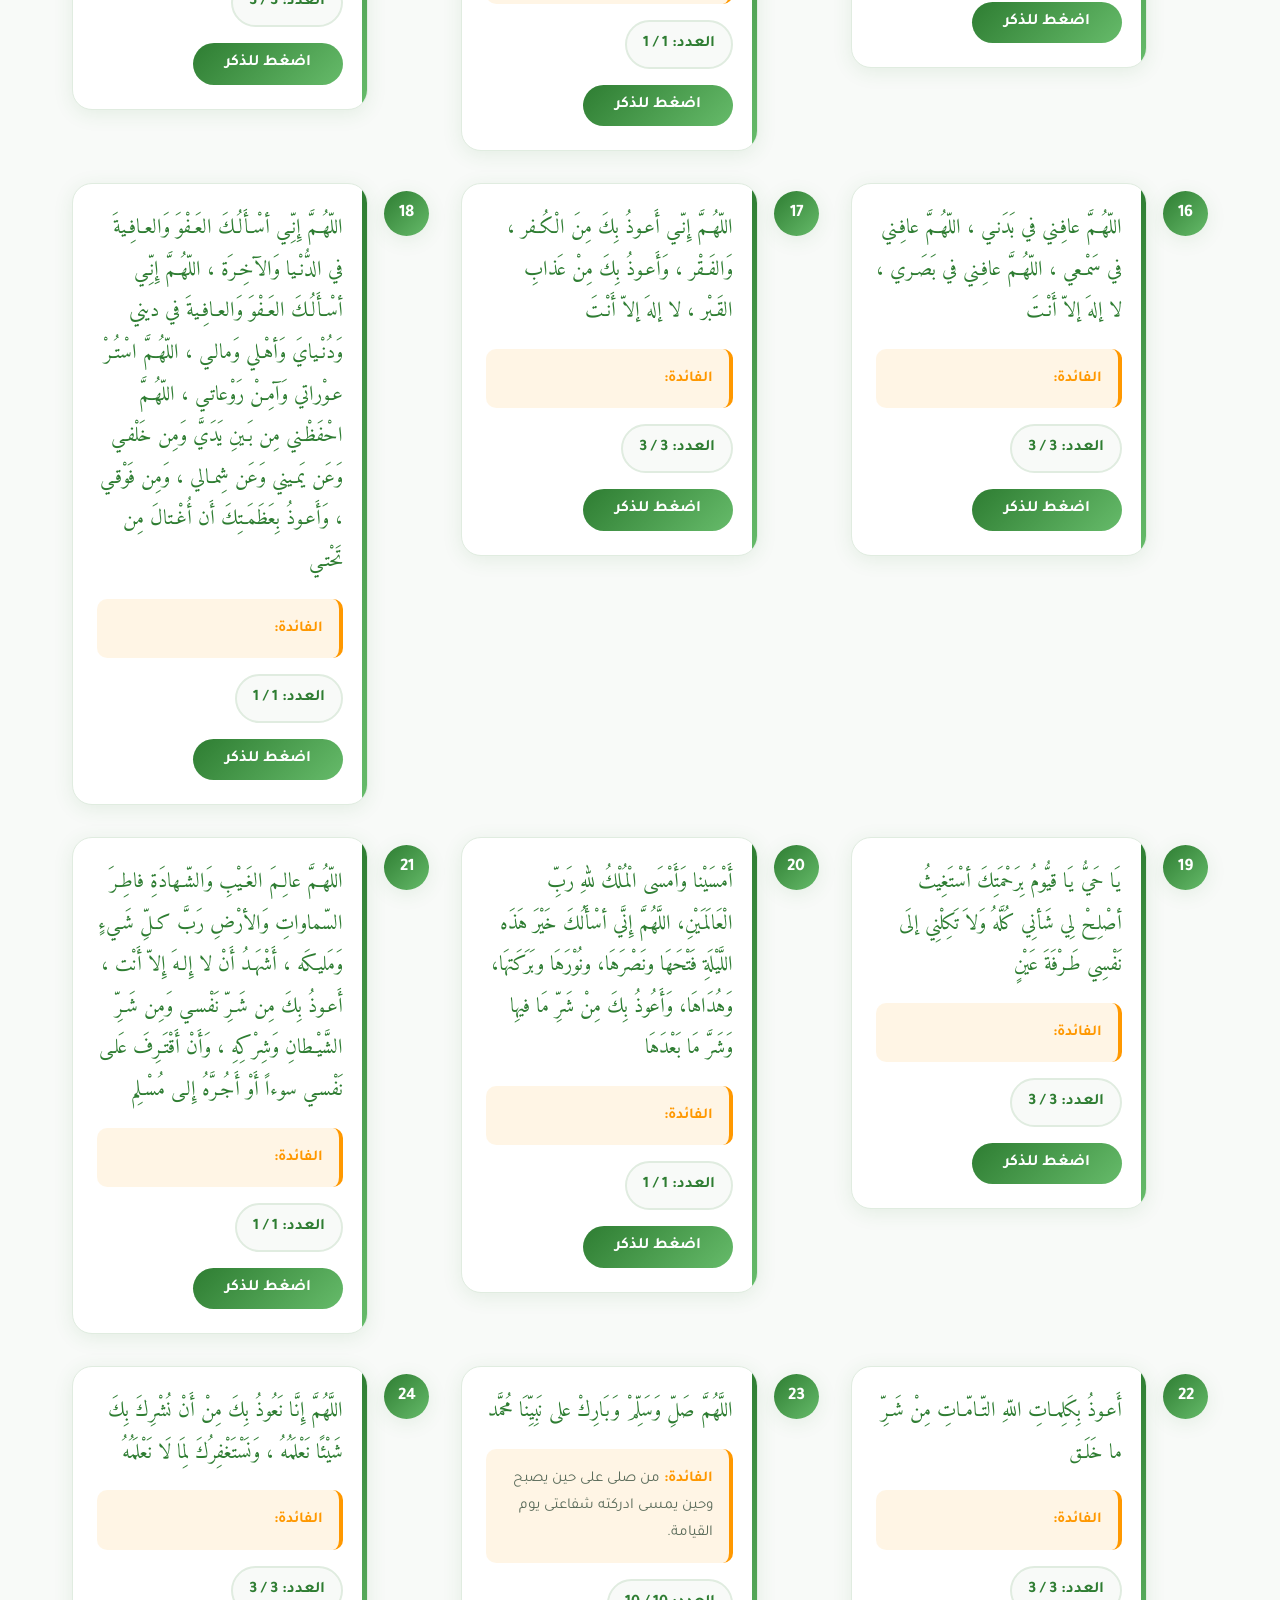
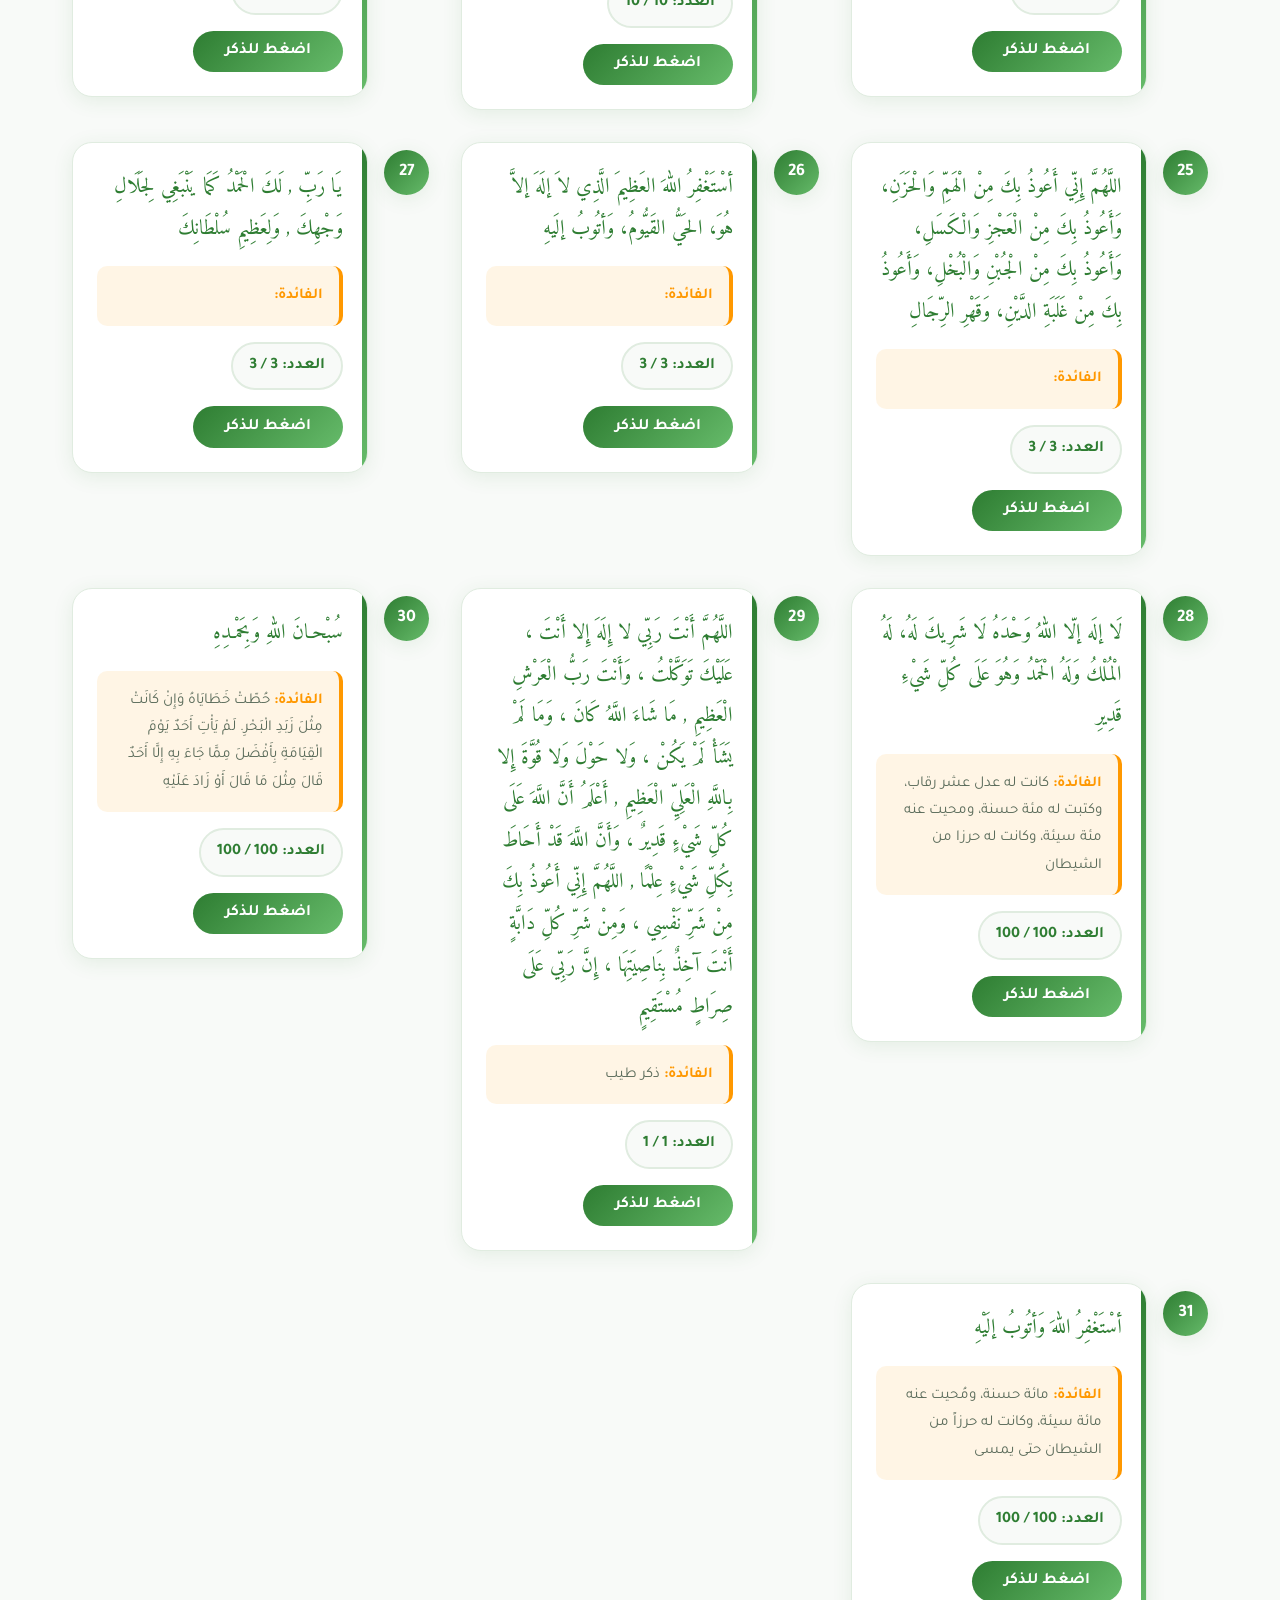
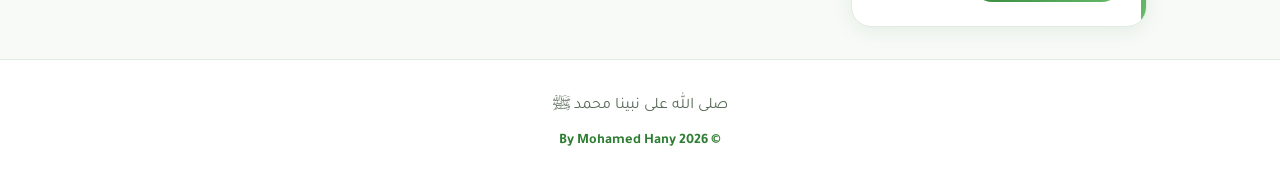
==== commit 08797057: "Update text: موقع الأذكار → موقع أذكار" ====
--- a/evening.html
+++ b/evening.html
@@ -12,7 +12,7 @@
     
     <header>
         <div class="header-content">
-            <a href="index.html" class="logo">موقع الأذكار</a>
+            <a href="index.html" class="logo">موقع أذكار</a>
             <button class="theme-toggle" onclick="toggleTheme()">
                 <span id="themeIcon">🌙</span>
                 <span id="themeText">الوضع الداكن</span>
